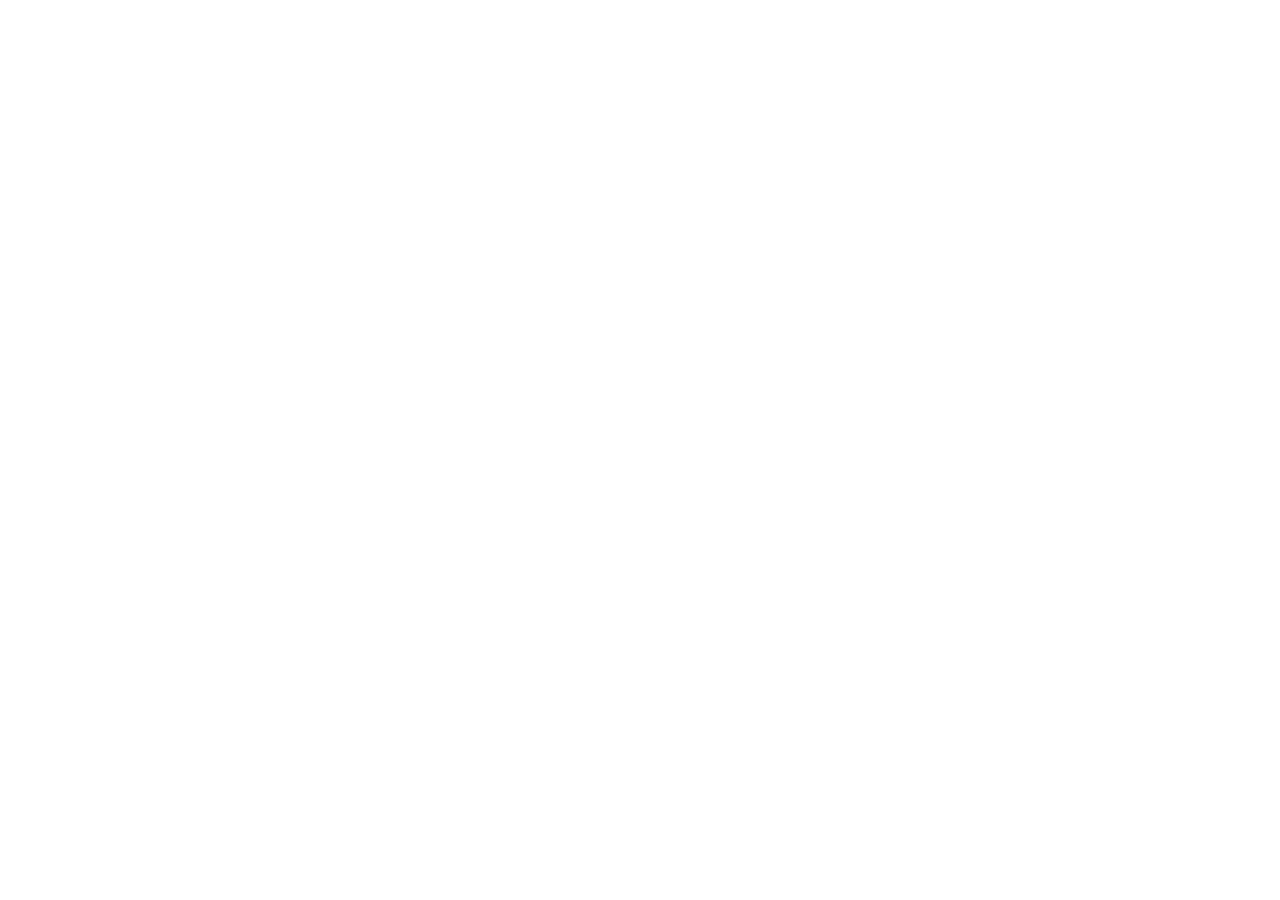
==== index.html @ 2f120217 "removi a piu" ====
<!DOCTYPE html>
<html lang="pt-Br">
<head>
    <meta charset="UTF-8">
    <meta name="viewport" content="width=device-width, initial-scale=1.0">
    <title>Massa Boa</title>
</head>
<body>
    
</body>
</html>
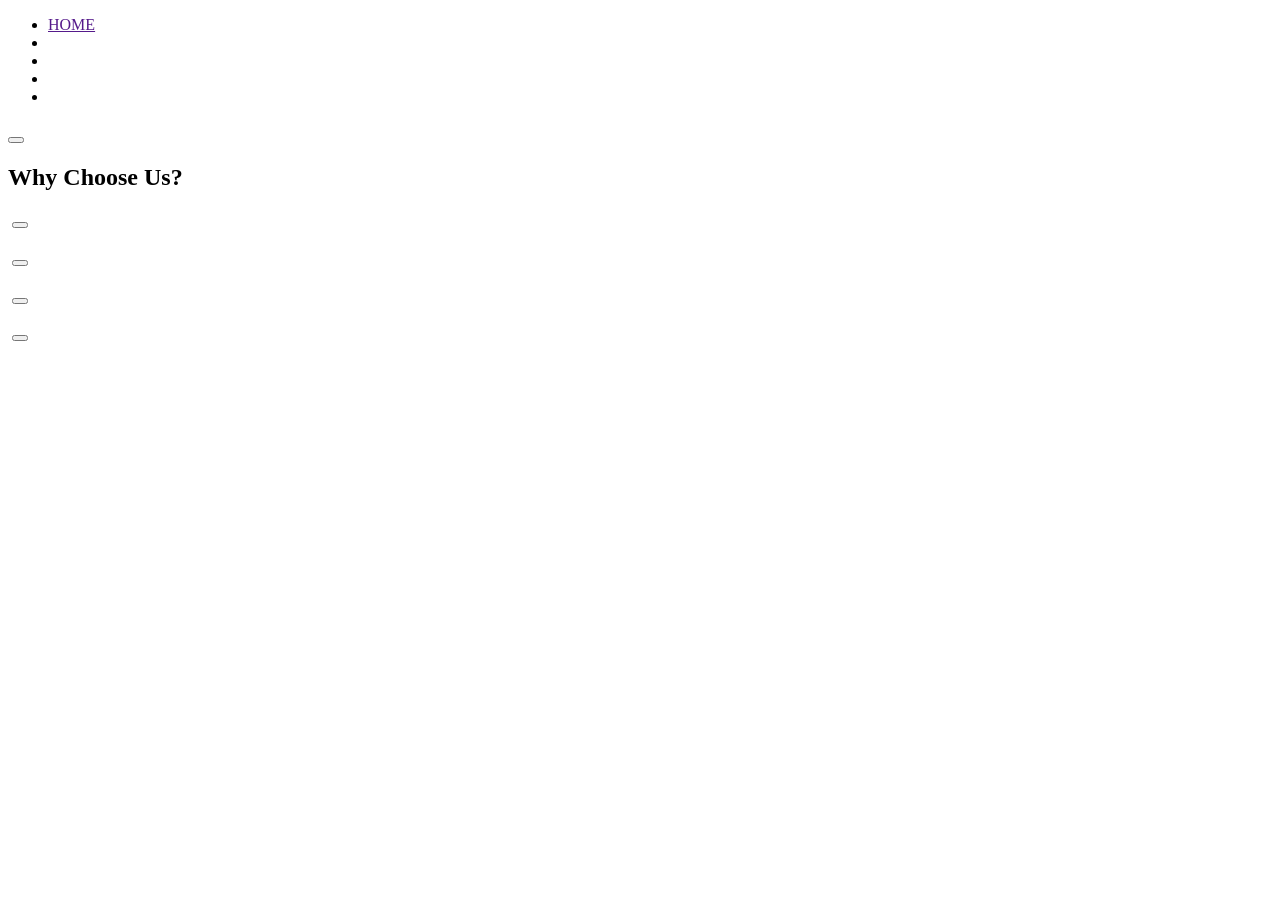
==== commit 2e0afddd: "Estrutura das páginas do site" ====
--- a/index.html
+++ b/index.html
@@ -1,11 +1,131 @@
 <!DOCTYPE html>
 <html lang="pt-Br">
+
 <head>
     <meta charset="UTF-8">
     <meta name="viewport" content="width=device-width, initial-scale=1.0">
     <title>Massa Boa</title>
 </head>
+
 <body>
-    
+    <header>
+        <div id="logoBox">
+            <a href="" id="logo"></a>
+        </div>
+        <ul>
+            <li>
+                <a href="">
+                    HOME
+                </a>
+            </li>
+            <li>
+                <a href="">
+
+                </a>
+            </li>
+            <li>
+                <a href="">
+
+                </a>
+            </li>
+            <li>
+                <a href="">
+
+                </a>
+            </li>
+            <li>
+                <a href="">
+
+                </a>
+            </li>
+        </ul>
+    </header>
+
+    <section id="IntroBox">
+        <div id="IntroContainer">
+            <p>
+
+            </p>
+            <h1>
+
+            </h1>
+            <p>
+
+            </p>
+            <button>
+
+            </button>
+        </div>
+    </section>
+
+    <section id="PersonaArea">
+        <h1>
+            Why Choose Us?
+        </h1>
+        <p>
+            
+        </p>
+
+        <div>
+            <h1>
+
+            </h1>
+            <img src="" alt="">
+            <button>
+
+            </button>
+        </div>
+        <div>
+            <h1>
+
+            </h1>
+            <img src="" alt="">
+            <button>
+
+            </button>
+        </div>
+        <div>
+            <h1>
+
+            </h1>
+            <img src="" alt="">
+            <button>
+
+            </button>
+        </div>
+    </section>
+
+    <section id="TodayFood">
+        <div>
+            <h1>
+
+            </h1>
+
+            <p>
+
+            </p>
+
+            <img src="" alt="">
+            <button>
+
+            </button>
+        </div>
+    </section>
+
+    <section id="LocalArea">
+        <div id="InfoChefs">
+            <h1>
+
+            </h1>
+
+            <p>
+
+            </p>
+
+            <img src="" alt="">
+        </div>
+
+        <a href="" class="ProductsArea"></a>
+    </section>
 </body>
 </html>
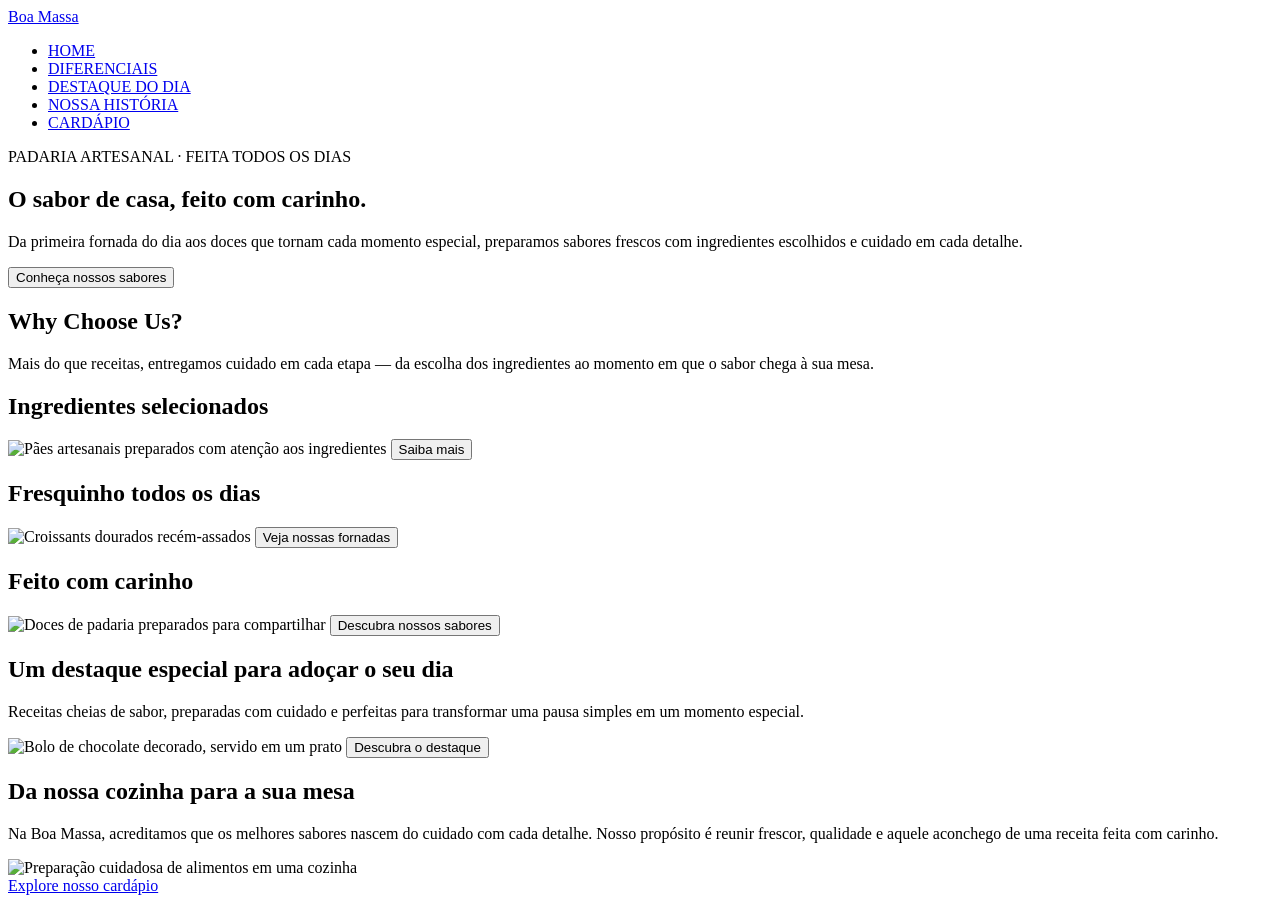
==== commit 39e39886: "Feito o htmk da página inicial do site, pós login." ====
--- a/index.html
+++ b/index.html
@@ -1,41 +1,42 @@
+
 <!DOCTYPE html>
 <html lang="pt-Br">
 
 <head>
     <meta charset="UTF-8">
     <meta name="viewport" content="width=device-width, initial-scale=1.0">
-    <title>Massa Boa</title>
+    <title>Boa Massa</title>
 </head>
 
 <body>
     <header>
         <div id="logoBox">
-            <a href="" id="logo"></a>
+            <a href="#IntroBox" id="logo">Boa Massa</a>
         </div>
         <ul>
             <li>
-                <a href="">
+                <a href="#IntroBox">
                     HOME
                 </a>
             </li>
             <li>
-                <a href="">
-
+                <a href="#PersonaArea">
+                    DIFERENCIAIS
                 </a>
             </li>
             <li>
-                <a href="">
-
+                <a href="#TodayFood">
+                    DESTAQUE DO DIA
                 </a>
             </li>
             <li>
-                <a href="">
-
+                <a href="#LocalArea">
+                    NOSSA HISTÓRIA
                 </a>
             </li>
             <li>
-                <a href="">
-
+                <a href="#TodayFood">
+                    CARDÁPIO
                 </a>
             </li>
         </ul>
@@ -44,16 +45,16 @@
     <section id="IntroBox">
         <div id="IntroContainer">
             <p>
-
+                PADARIA ARTESANAL · FEITA TODOS OS DIAS
             </p>
             <h1>
-
+                O sabor de casa, feito com carinho.
             </h1>
             <p>
-
+                Da primeira fornada do dia aos doces que tornam cada momento especial, preparamos sabores frescos com ingredientes escolhidos e cuidado em cada detalhe.
             </p>
             <button>
-
+                Conheça nossos sabores
             </button>
         </div>
     </section>
@@ -63,34 +64,34 @@
             Why Choose Us?
         </h1>
         <p>
-            
+            Mais do que receitas, entregamos cuidado em cada etapa — da escolha dos ingredientes ao momento em que o sabor chega à sua mesa.
         </p>
 
         <div>
             <h1>
-
+                Ingredientes selecionados
             </h1>
-            <img src="" alt="">
+            <img src="" alt="Pães artesanais preparados com atenção aos ingredientes">
             <button>
-
+                Saiba mais
             </button>
         </div>
         <div>
             <h1>
-
+                Fresquinho todos os dias
             </h1>
-            <img src="" alt="">
+            <img src="" alt="Croissants dourados recém-assados">
             <button>
-
+                Veja nossas fornadas
             </button>
         </div>
         <div>
             <h1>
-
+                Feito com carinho
             </h1>
-            <img src="" alt="">
+            <img src="" alt="Doces de padaria preparados para compartilhar">
             <button>
-
+                Descubra nossos sabores
             </button>
         </div>
     </section>
@@ -98,16 +99,16 @@
     <section id="TodayFood">
         <div>
             <h1>
-
+                Um destaque especial para adoçar o seu dia
             </h1>
 
             <p>
-
+                Receitas cheias de sabor, preparadas com cuidado e perfeitas para transformar uma pausa simples em um momento especial.
             </p>
 
-            <img src="" alt="">
+            <img src="" alt="Bolo de chocolate decorado, servido em um prato">
             <button>
-
+                Descubra o destaque
             </button>
         </div>
     </section>
@@ -115,17 +116,17 @@
     <section id="LocalArea">
         <div id="InfoChefs">
             <h1>
-
+                Da nossa cozinha para a sua mesa
             </h1>
 
             <p>
-
+                Na Boa Massa, acreditamos que os melhores sabores nascem do cuidado com cada detalhe. Nosso propósito é reunir frescor, qualidade e aquele aconchego de uma receita feita com carinho.
             </p>
 
-            <img src="" alt="">
+            <img src="" alt="Preparação cuidadosa de alimentos em uma cozinha">
         </div>
 
-        <a href="" class="ProductsArea"></a>
+        <a href="#TodayFood" class="ProductsArea">Explore nosso cardápio</a>
     </section>
 </body>
-</html>+</html>
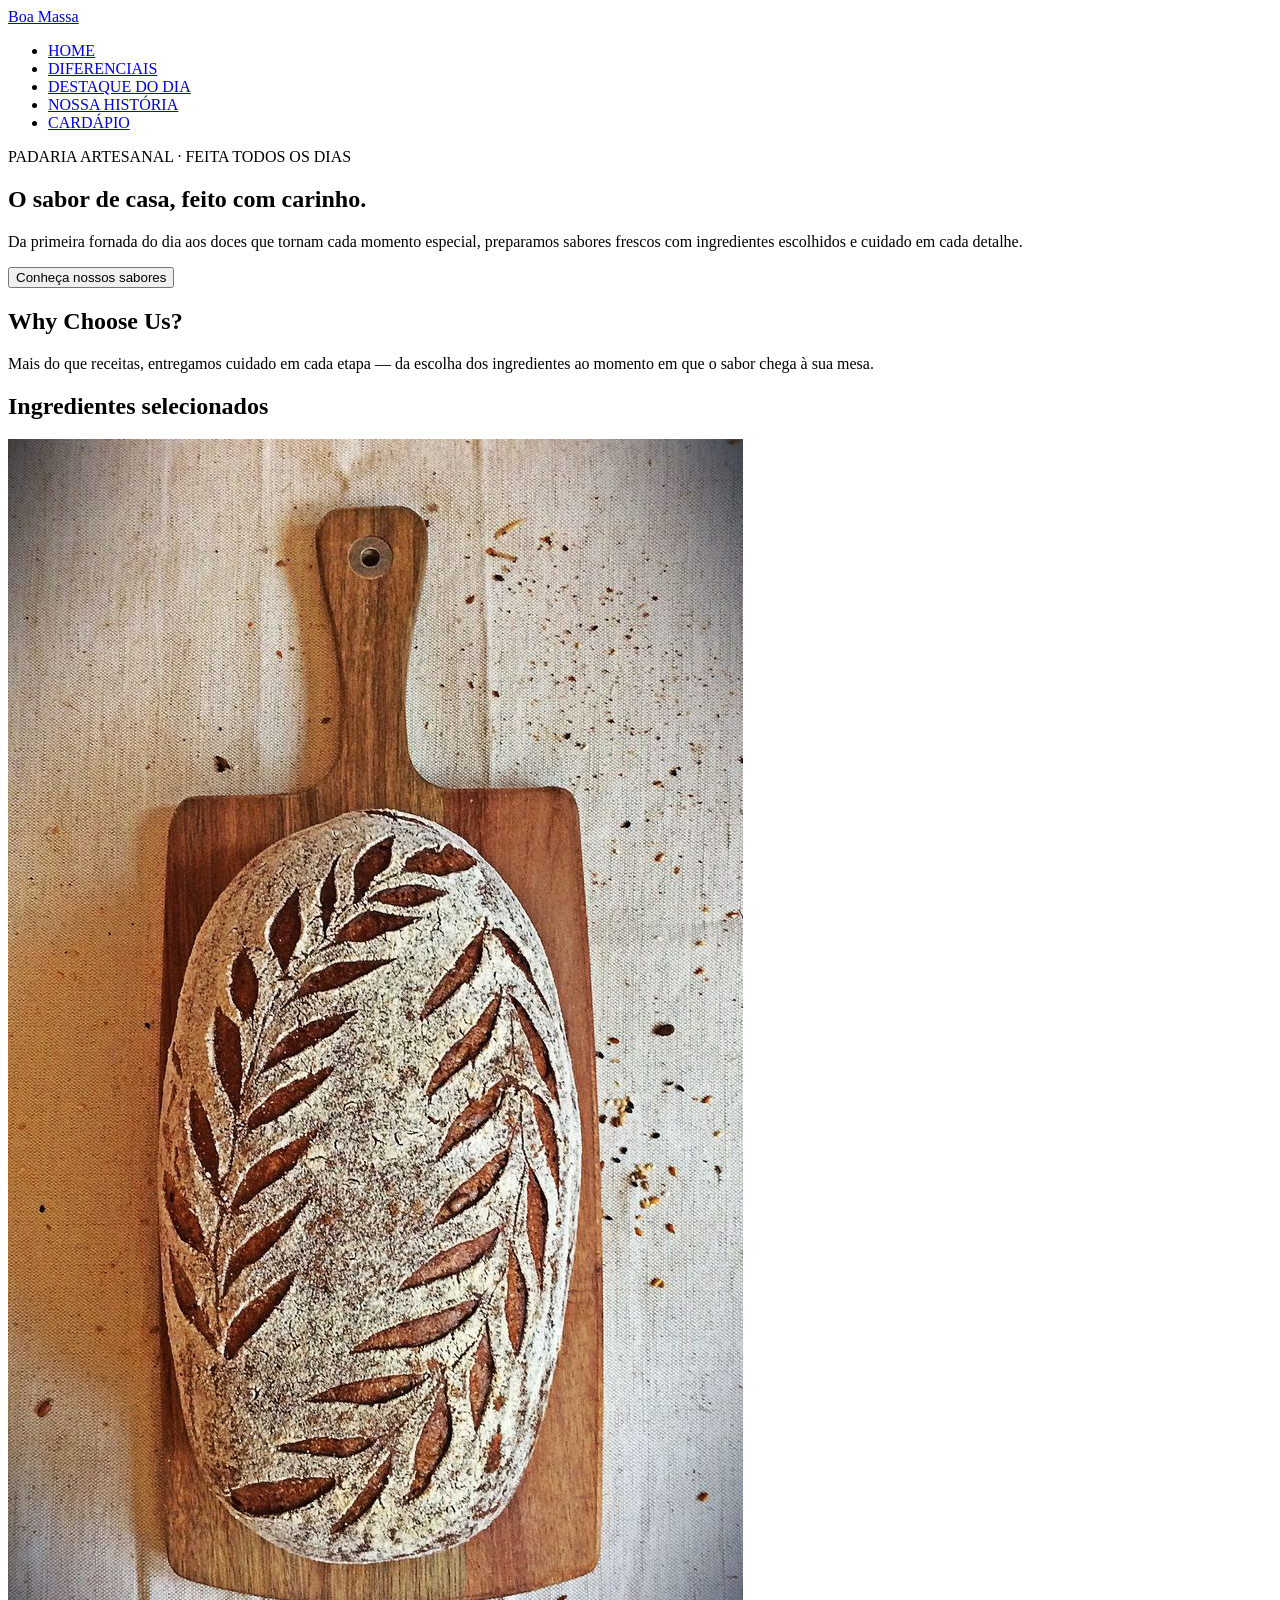
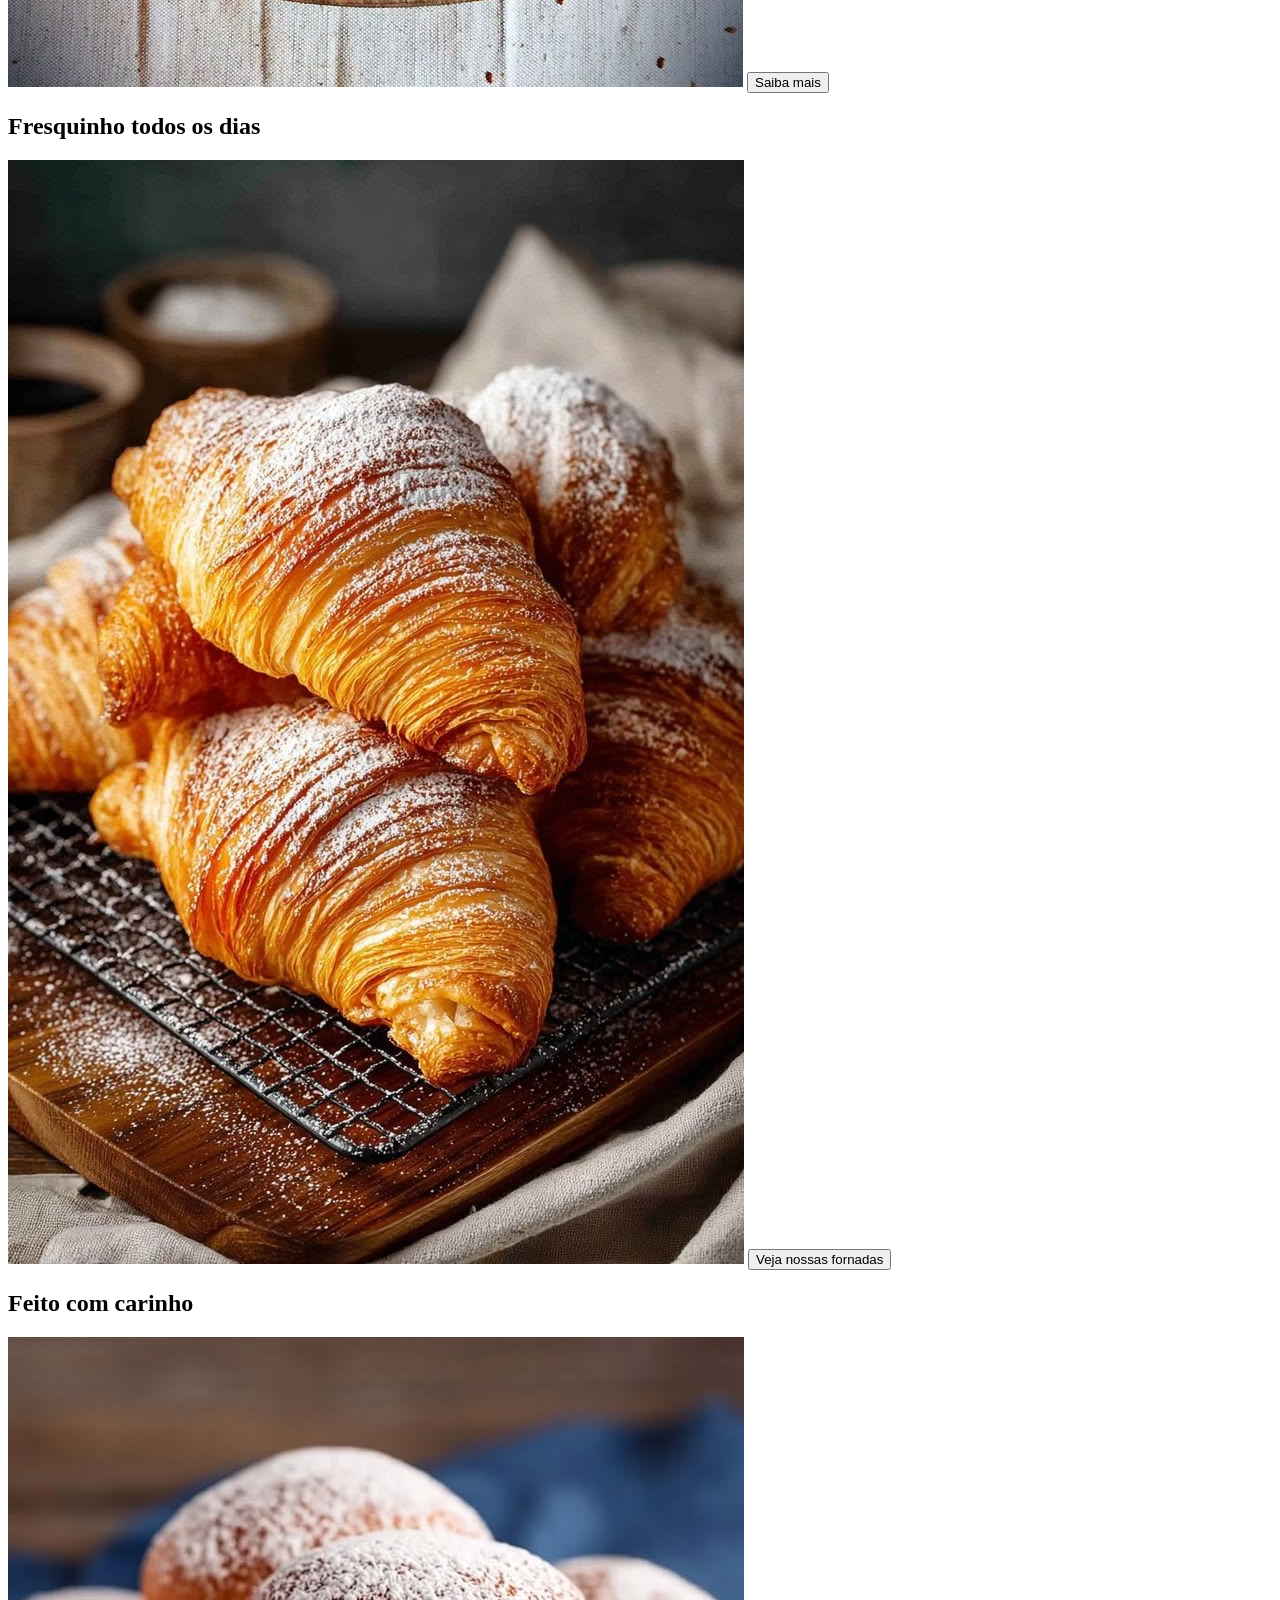
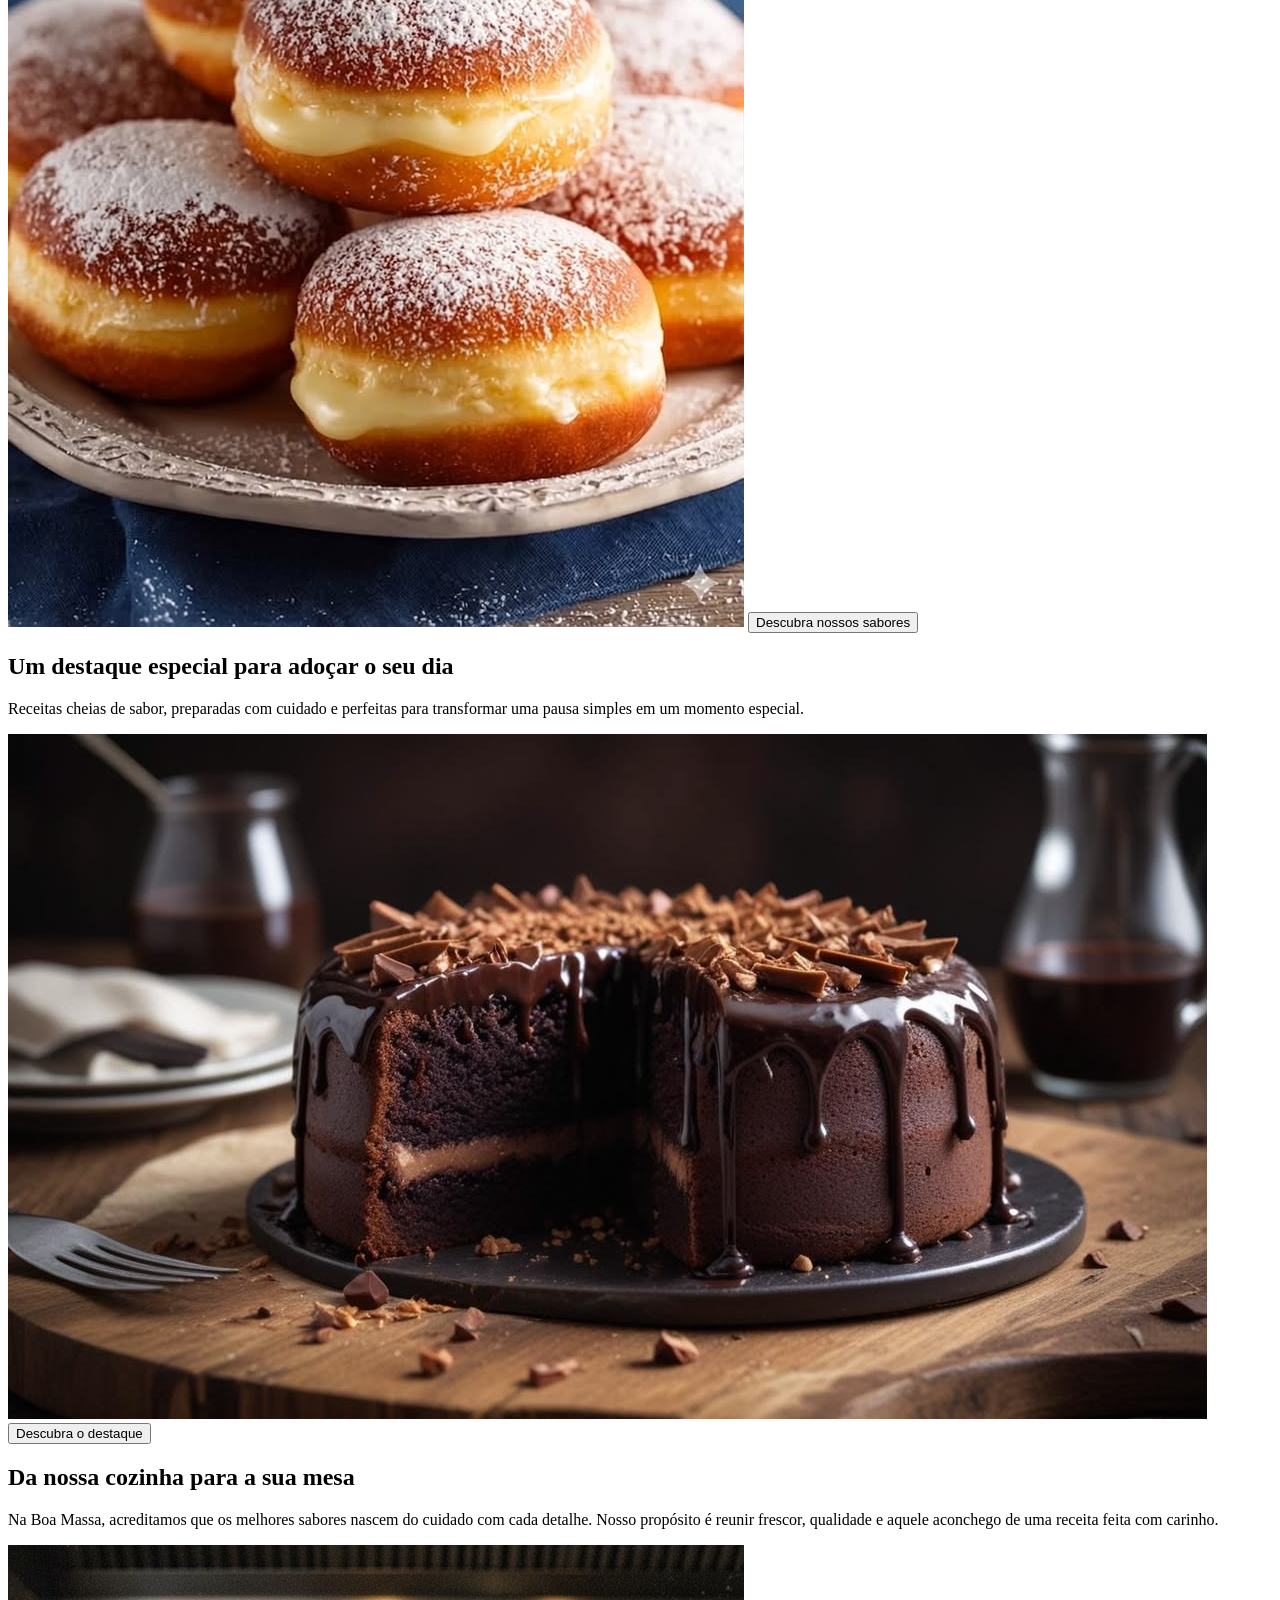
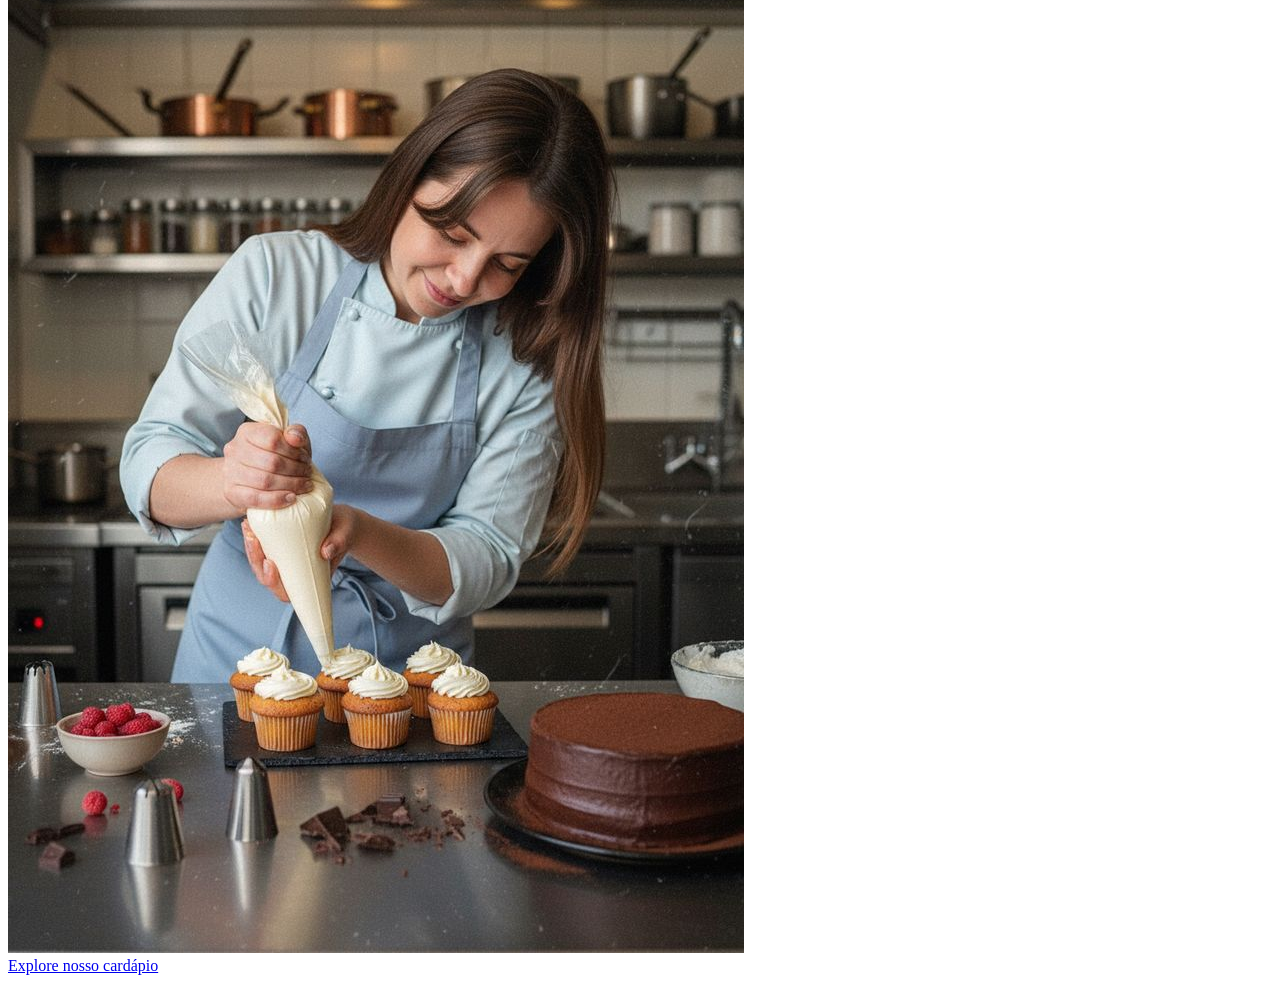
==== commit 5a940101: "Adicionado Style.css e imagens no documento" ====
--- a/index.html
+++ b/index.html
@@ -6,6 +6,7 @@
     <meta charset="UTF-8">
     <meta name="viewport" content="width=device-width, initial-scale=1.0">
     <title>Boa Massa</title>
+    <link rel="stylesheet" href="style.css">
 </head>
 
 <body>
@@ -71,7 +72,7 @@
             <h1>
                 Ingredientes selecionados
             </h1>
-            <img src="" alt="Pães artesanais preparados com atenção aos ingredientes">
+            <img src="images/pão1.jpg" alt="Pães artesanais preparados com atenção aos ingredientes">
             <button>
                 Saiba mais
             </button>
@@ -80,7 +81,7 @@
             <h1>
                 Fresquinho todos os dias
             </h1>
-            <img src="" alt="Croissants dourados recém-assados">
+            <img src="images/croassaint1.jpg" alt="Croissants dourados recém-assados">
             <button>
                 Veja nossas fornadas
             </button>
@@ -89,7 +90,7 @@
             <h1>
                 Feito com carinho
             </h1>
-            <img src="" alt="Doces de padaria preparados para compartilhar">
+            <img src="images/sonho1.jpg" alt="Doces de padaria preparados para compartilhar">
             <button>
                 Descubra nossos sabores
             </button>
@@ -106,7 +107,7 @@
                 Receitas cheias de sabor, preparadas com cuidado e perfeitas para transformar uma pausa simples em um momento especial.
             </p>
 
-            <img src="" alt="Bolo de chocolate decorado, servido em um prato">
+            <img src="images/bolo1.jpg" alt="Bolo de chocolate decorado, servido em um prato">
             <button>
                 Descubra o destaque
             </button>
@@ -123,10 +124,10 @@
                 Na Boa Massa, acreditamos que os melhores sabores nascem do cuidado com cada detalhe. Nosso propósito é reunir frescor, qualidade e aquele aconchego de uma receita feita com carinho.
             </p>
 
-            <img src="" alt="Preparação cuidadosa de alimentos em uma cozinha">
+            <img src="images/moça1.jpg" alt="Preparação cuidadosa de alimentos em uma cozinha">
         </div>
 
         <a href="#TodayFood" class="ProductsArea">Explore nosso cardápio</a>
     </section>
 </body>
-</html>
+</html>
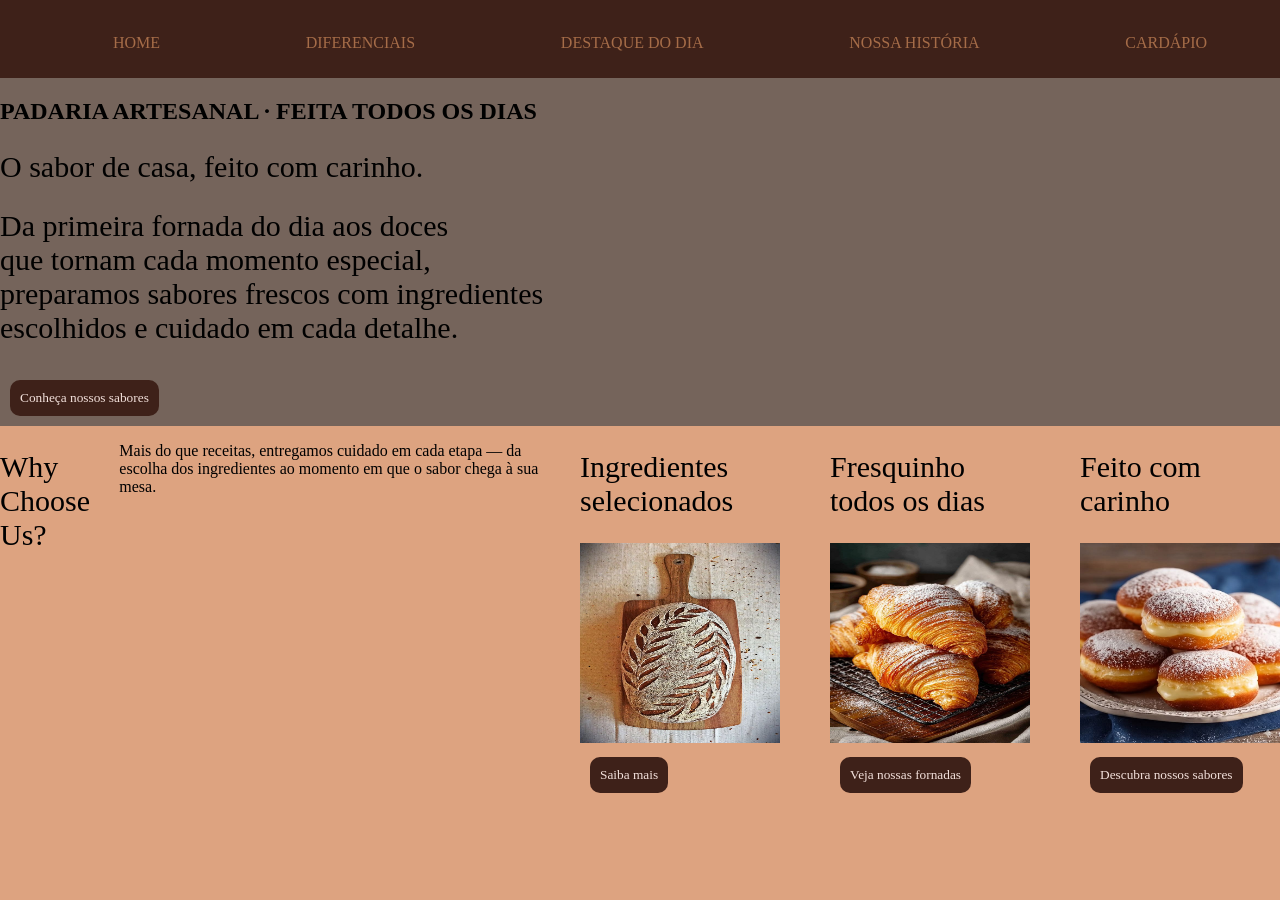
==== commit efe3b45f: "oque vc fez" ====
--- a/index.html
+++ b/index.html
@@ -12,7 +12,9 @@
 <body>
     <header>
         <div id="logoBox">
-            <a href="#IntroBox" id="logo">Boa Massa</a>
+            <a href="#IntroBox" id="logo"> 
+                <img src="" alt="">
+            </a>
         </div>
         <ul>
             <li>
@@ -21,7 +23,7 @@
                 </a>
             </li>
             <li>
-                <a href="#PersonaArea">
+                <a href="LoginPallete.html">
                     DIFERENCIAIS
                 </a>
             </li>
@@ -45,15 +47,15 @@
 
     <section id="IntroBox">
         <div id="IntroContainer">
-            <p>
+            <h2>
                 PADARIA ARTESANAL · FEITA TODOS OS DIAS
-            </p>
+            </h2>
             <h1>
                 O sabor de casa, feito com carinho.
             </h1>
-            <p>
-                Da primeira fornada do dia aos doces que tornam cada momento especial, preparamos sabores frescos com ingredientes escolhidos e cuidado em cada detalhe.
-            </p>
+            <h1>
+                Da primeira fornada do dia aos doces <br> que tornam cada momento especial, <br> preparamos sabores frescos com ingredientes <br> escolhidos e cuidado em cada detalhe.
+            </h1>
             <button>
                 Conheça nossos sabores
             </button>
@@ -78,25 +80,29 @@
             </button>
         </div>
         <div>
-            <h1>
-                Fresquinho todos os dias
-            </h1>
-            <img src="images/croassaint1.jpg" alt="Croissants dourados recém-assados">
-            <button>
-                Veja nossas fornadas
-            </button>
+            <ul>
+                <h1>
+                    Fresquinho todos os dias
+                </h1>
+                <img src="images/croassaint1.jpg" alt="Croissants dourados recém-assados">
+                <button>
+                    Veja nossas fornadas
+                </button>
+            </ul>
         </div>
         <div>
-            <h1>
-                Feito com carinho
-            </h1>
-            <img src="images/sonho1.jpg" alt="Doces de padaria preparados para compartilhar">
-            <button>
-                Descubra nossos sabores
-            </button>
+            <ul>
+                <h1>
+                    Feito com carinho
+                </h1>
+                <img src="images/sonho1.jpg" alt="Doces de padaria preparados para compartilhar">
+                <button>
+                    Descubra nossos sabores
+                </button>
+            </ul>
         </div>
     </section>
-
+<!-- 
     <section id="TodayFood">
         <div>
             <h1>
@@ -128,6 +134,6 @@
         </div>
 
         <a href="#TodayFood" class="ProductsArea">Explore nosso cardápio</a>
-    </section>
+    </section> -->
 </body>
 </html>
--- a/style.css
+++ b/style.css
@@ -0,0 +1,91 @@
+:root {
+    color-scheme: light;
+    --paper: #f8f3ec;
+    --paper-light: #fffdf9;
+    --paper-warm: #efe3d7;
+    --escuro: #2c1b16;
+    --escuro-soft: #59463e;
+    --muted: #75645b;
+    --cacau: #3e2119;
+    --cacau-dark: #28130f;
+    --caramelo: #a56c48;
+    --claromelo: #dda380;
+    --rose: #b9666b;
+    --rose-soft: #f3e1dc;
+    --line: rgba(62, 33, 25, .13);
+    --shadow-soft: 0 22px 60px rgba(57, 30, 21, .09);
+    --serif: "Playfair Display", Georgia, "Times New Roman", serif;
+    --sans: "DM Sans", Arial, sans-serif;
+    --content-width: 1200px;
+    --header-height: 82px;
+}
+
+body{
+    margin: 0;
+    padding: 0;
+
+    background-color: var(--claromelo);
+}
+header {
+    position: static;
+    
+    height: 10%;
+    width: 100%;
+    padding-bottom: 10px;
+    
+    background-color: var(--cacau);
+}
+
+header ul {
+    display: flex;
+    flex-direction: row;
+    justify-content: space-around;
+    list-style: none;
+}
+
+a{
+    color: var(--caramelo);
+    text-decoration: none;
+    transition: .5s;
+}
+
+a:hover{
+    color: var(--claromelo);
+}
+
+h1{
+    font-size: 30px;
+    font-weight: 300;
+}
+
+button{
+    margin: 10px;
+    padding: 10px;
+
+    border-radius: 10px;
+    border: none;
+
+    background-color: var(--cacau);
+    color: var(--rose-soft);
+
+    font-family: var(--serif);
+}
+
+#IntroBox{
+    display: flex;
+    flex-direction: column;
+
+    background-color: var(--muted);
+}
+
+#PersonaArea{
+    display: flex;
+    flex-direction: row;
+    justify-content: space-around;
+    gap: 10px;
+}
+
+#PersonaArea img{
+    height: 200px;
+    width: 200px;
+}
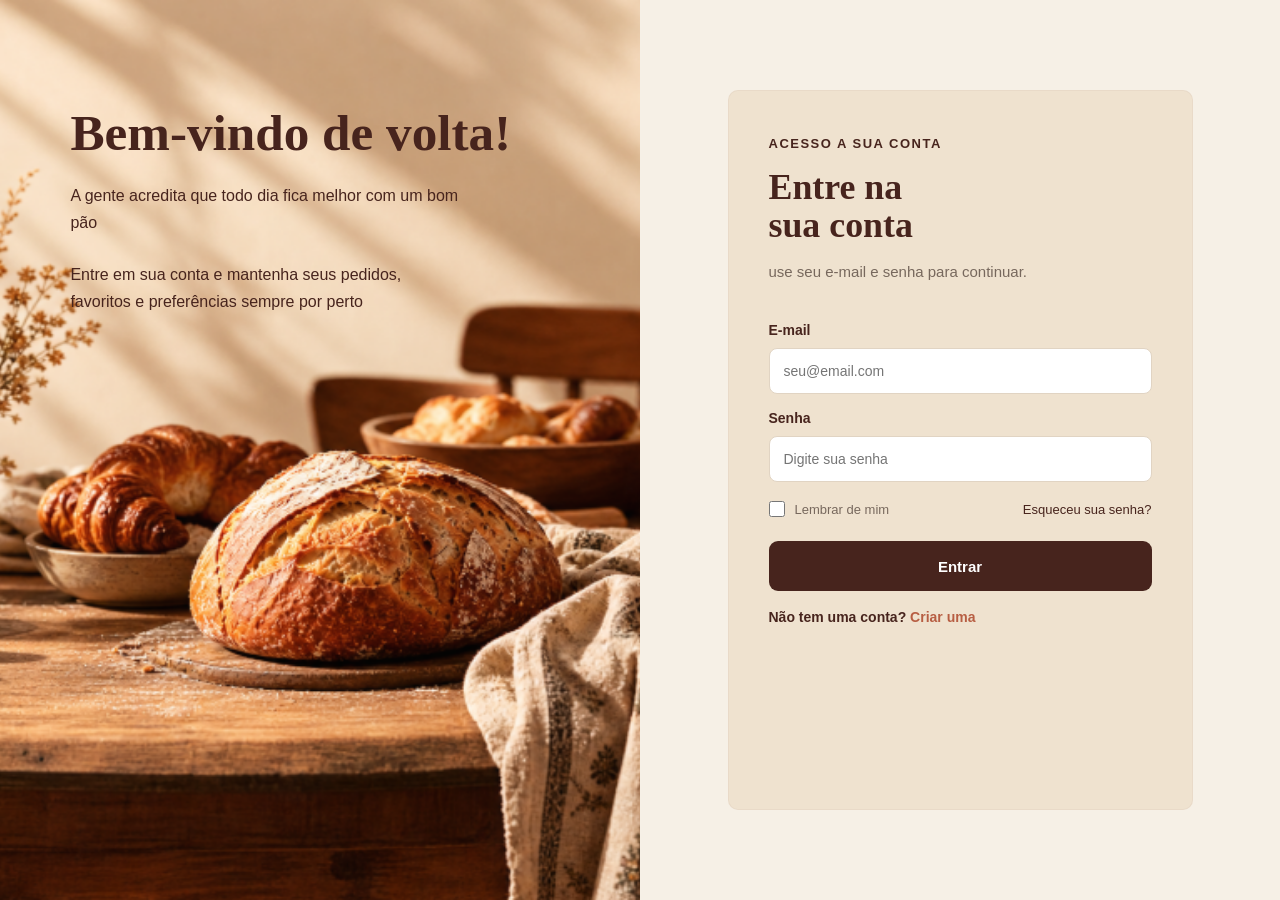
==== commit 38a89a91: "Página principal e login feitos." ====
--- a/index.html
+++ b/index.html
@@ -1,139 +1,101 @@
-
 <!DOCTYPE html>
-<html lang="pt-Br">
+<html lang="pt-BR">
 
 <head>
     <meta charset="UTF-8">
     <meta name="viewport" content="width=device-width, initial-scale=1.0">
-    <title>Boa Massa</title>
     <link rel="stylesheet" href="style.css">
+    <script src="script.js" defer></script>
+    <title>Boa massa</title>
 </head>
 
 <body>
-    <header>
-        <div id="logoBox">
-            <a href="#IntroBox" id="logo"> 
-                <img src="" alt="">
-            </a>
-        </div>
-        <ul>
-            <li>
-                <a href="#IntroBox">
-                    HOME
+    <section id="BemVindo">
+        <h1>
+            Bem-vindo de volta!
+        </h1>
+        <p>
+            A gente acredita que todo dia fica melhor com um bom pão
+        </p>
+        <br>
+        <p>
+            Entre em sua conta e mantenha seus pedidos, favoritos e preferências sempre por perto
+        </p>
+    </section>
+    <section id="loginArea">
+        <div id="Inputlogin">
+            <p>
+                ACESSO A SUA CONTA
+            </p>
+            <h1>
+                Entre na <br> sua conta
+            </h1>
+            <p>
+                use seu e-mail e senha para continuar.
+            </p>
+            <h2>
+                E-mail
+            </h2>
+            <input type="email" name="email" placeholder="seu@email.com">
+            <h2>
+                Senha
+            </h2>
+            <input type="password" name="Senha" placeholder="Digite sua senha">
+
+            <div id="LembreArea">
+                <input type="checkbox" id="LembrarCheck">
+                <p>
+                    Lembrar de mim
+                </p>
+
+                <a href="" id="Esqueceu">
+                    Esqueceu sua senha?
                 </a>
-            </li>
-            <li>
-                <a href="LoginPallete.html">
-                    DIFERENCIAIS
-                </a>
-            </li>
-            <li>
-                <a href="#TodayFood">
-                    DESTAQUE DO DIA
-                </a>
-            </li>
-            <li>
-                <a href="#LocalArea">
-                    NOSSA HISTÓRIA
-                </a>
-            </li>
-            <li>
-                <a href="#TodayFood">
-                    CARDÁPIO
-                </a>
-            </li>
-        </ul>
-    </header>
-
-    <section id="IntroBox">
-        <div id="IntroContainer">
+            </div>
+            <button type="submit" class="Entrar" id="Entrar" onclick="Entrar()" >Entrar</button>
             <h2>
-                PADARIA ARTESANAL · FEITA TODOS OS DIAS
+                Não tem uma conta? <a id="Criar">Criar uma</a>
             </h2>
-            <h1>
-                O sabor de casa, feito com carinho.
-            </h1>
-            <h1>
-                Da primeira fornada do dia aos doces <br> que tornam cada momento especial, <br> preparamos sabores frescos com ingredientes <br> escolhidos e cuidado em cada detalhe.
-            </h1>
-            <button>
-                Conheça nossos sabores
-            </button>
         </div>
     </section>
 
-    <section id="PersonaArea">
-        <h1>
-            Why Choose Us?
-        </h1>
-        <p>
-            Mais do que receitas, entregamos cuidado em cada etapa — da escolha dos ingredientes ao momento em que o sabor chega à sua mesa.
-        </p>
+    <!-- Cadastre-se -->
 
-        <div>
-            <h1>
-                Ingredientes selecionados
+    <section id="CriarConta">
+
+        <div id="InputCadastro">
+            <h1 class="InputTXTCadastro">
+                Comece por aqui
             </h1>
-            <img src="images/pão1.jpg" alt="Pães artesanais preparados com atenção aos ingredientes">
-            <button>
-                Saiba mais
-            </button>
-        </div>
-        <div>
-            <ul>
-                <h1>
-                    Fresquinho todos os dias
-                </h1>
-                <img src="images/croassaint1.jpg" alt="Croissants dourados recém-assados">
-                <button>
-                    Veja nossas fornadas
-                </button>
-            </ul>
-        </div>
-        <div>
-            <ul>
-                <h1>
-                    Feito com carinho
-                </h1>
-                <img src="images/sonho1.jpg" alt="Doces de padaria preparados para compartilhar">
-                <button>
-                    Descubra nossos sabores
-                </button>
-            </ul>
-        </div>
-    </section>
-<!-- 
-    <section id="TodayFood">
-        <div>
-            <h1>
-                Um destaque especial para adoçar o seu dia
+            <h1 class="InputTXTCadastro">
+                Crie sua conta
             </h1>
+            <p>
+                Preencha seus dadis para acompanhar seus pedidos <br> e guardar seus favoritos.
+            </p>
+            <h2>
+                Nome
+            </h2>
+            <input type="text" name="Nome" placeholder="Seu nome">
+            <h2>
+                E-mail
+            </h2>
+            <input type="email" name="email" placeholder="seu@email.com">
+            <h2>
+                Senha
+            </h2>
+            <input type="password" name="SenhaNova" placeholder="Crie uma senha">
+            <h2>
+                Confirmar Senha
+            </h2>
+            <input type="password" name="ConfirmarNovaSenha" placeholder="Repita sua senha">
 
-            <p>
-                Receitas cheias de sabor, preparadas com cuidado e perfeitas para transformar uma pausa simples em um momento especial.
-            </p>
+            <button type="submit" class="Entrar" id="Entrar" onclick="Entrar()" >Entrar</button>
 
-            <img src="images/bolo1.jpg" alt="Bolo de chocolate decorado, servido em um prato">
-            <button>
-                Descubra o destaque
-            </button>
+            <p>Já tem uma conta? <a id="VoltarLogin">Entrar</a></p>
         </div>
     </section>
 
-    <section id="LocalArea">
-        <div id="InfoChefs">
-            <h1>
-                Da nossa cozinha para a sua mesa
-            </h1>
+</body>
 
-            <p>
-                Na Boa Massa, acreditamos que os melhores sabores nascem do cuidado com cada detalhe. Nosso propósito é reunir frescor, qualidade e aquele aconchego de uma receita feita com carinho.
-            </p>
-
-            <img src="images/moça1.jpg" alt="Preparação cuidadosa de alimentos em uma cozinha">
-        </div>
-
-        <a href="#TodayFood" class="ProductsArea">Explore nosso cardápio</a>
-    </section> -->
-</body>
 </html>
--- a/style.css
+++ b/style.css
@@ -1,91 +1,398 @@
 :root {
-    color-scheme: light;
-    --paper: #f8f3ec;
-    --paper-light: #fffdf9;
-    --paper-warm: #efe3d7;
-    --escuro: #2c1b16;
-    --escuro-soft: #59463e;
-    --muted: #75645b;
-    --cacau: #3e2119;
-    --cacau-dark: #28130f;
-    --caramelo: #a56c48;
-    --claromelo: #dda380;
-    --rose: #b9666b;
-    --rose-soft: #f3e1dc;
-    --line: rgba(62, 33, 25, .13);
-    --shadow-soft: 0 22px 60px rgba(57, 30, 21, .09);
-    --serif: "Playfair Display", Georgia, "Times New Roman", serif;
-    --sans: "DM Sans", Arial, sans-serif;
-    --content-width: 1200px;
-    --header-height: 82px;
-}
-
-body{
+    --cor-fundo: #F6F0E6;
+    --cor-fundo-secundario: #EFE2CF;
+    --cor-superficie: #FBF7F0;
+    --cor-cafe: #47241D;
+    --cor-cafe-escuro: #32170F;
+    --cor-terracota: #B75E43;
+    --cor-terracota-claro: #D68B6D;
+    --cor-trigo: #f8f1e6;
+    --cor-texto: #39251E;
+    --cor-texto-secundario: #77685D;
+    --cor-borda: #E1D4C3;
+    --cor-branco: #FFFFFF;
+    --cor-sucesso: #73765A;
+    --cor-erro: #A33C2F;
+}
+
+* {
     margin: 0;
     padding: 0;
-
-    background-color: var(--claromelo);
-}
-header {
-    position: static;
-    
-    height: 10%;
-    width: 100%;
-    padding-bottom: 10px;
-    
-    background-color: var(--cacau);
-}
-
-header ul {
-    display: flex;
-    flex-direction: row;
-    justify-content: space-around;
-    list-style: none;
-}
-
-a{
-    color: var(--caramelo);
+    box-sizing: border-box;
+}
+
+body {
+    display: flex;
+    width: 100%;
+    min-height: 100vh;
+    background-color: var(--cor-fundo);
+    font-family: Arial, sans-serif;
+    overflow-x: hidden;
+}
+
+#BemVindo {
+    flex: 0 0 50%;
+    width: 50%;
+    min-height: 100vh;
+    padding: 12vh 5.5%;
+
+    background-image: url("imagens/PãoLogin.png");
+    background-repeat: no-repeat;
+    background-position: center;
+    background-size: cover;
+
+    display: flex;
+    flex-direction: column;
+    align-items: flex-start;
+}
+
+#BemVindo h1 {
+    max-width: 480px;
+    margin-bottom: 24px;
+
+    font-family: Georgia, serif;
+    font-size: clamp(40px, 4vw, 72px);
+    font-weight: bold;
+    line-height: 0.98;
+
+    color: var(--cor-cafe);
+}
+
+#BemVindo p {
+    max-width: 390px;
+    margin-bottom: 24px;
+
+    font-family: Arial, sans-serif;
+    font-size: 16px;
+    line-height: 1.7;
+
+    color: var(--cor-cafe);
+}
+
+#BemVindo br {
+    display: none;
+}
+
+#loginArea {
+    flex: 0 0 50%;
+    width: 50%;
+    min-height: 100vh;
+    padding: 40px 4%;
+
+    display: flex;
+    align-items: center;
+    justify-content: center;
+
+    background-color: var(--cor-fundo);
+}
+
+#Inputlogin {
+    width: 100%;
+    max-width: 465px;
+    min-height: 80vh;
+    padding: 45px 40px;
+
+    display: flex;
+    flex-direction: column;
+
+    background-color: var(--cor-fundo-secundario);
+    border: 1px solid rgba(71, 36, 29, 0.04);
+    border-radius: 10px;
+}
+
+#Inputlogin p:first-child {
+    margin-bottom: 18px;
+
+    font-family: Arial, sans-serif;
+    font-size: 13px;
+    font-weight: 600;
+    letter-spacing: 1.5px;
+
+    color: var(--cor-cafe);
+}
+
+#Inputlogin h1 {
+    margin-bottom: 16px;
+
+    font-family: Georgia, serif;
+    font-size: clamp(32px, 2.8vw, 48px);
+    font-weight: bold;
+    line-height: 1.05;
+
+    color: var(--cor-cafe);
+}
+
+#Inputlogin h1+p {
+    margin-bottom: 22px;
+
+    font-family: Arial, sans-serif;
+    font-size: 15px;
+    line-height: 1.6;
+
+    color: var(--cor-texto-secundario);
+}
+
+#Inputlogin h2 {
+    margin-top: 16px;
+    margin-bottom: 10px;
+
+    font-family: Arial, sans-serif;
+    font-size: 14px;
+    font-weight: 600;
+
+    color: var(--cor-cafe);
+}
+
+#Inputlogin input[type="email"],
+#Inputlogin input[type="password"] {
+    width: 100%;
+    min-height: 46px;
+    margin: 0;
+    padding: 12px 14px;
+
+    font-family: Arial, sans-serif;
+    font-size: 14px;
+
+    color: var(--cor-texto);
+    background-color: var(--cor-branco);
+
+    border: 1px solid var(--cor-borda);
+    border-radius: 8px;
+    outline: none;
+}
+
+#Inputlogin input[type="email"]:focus,
+#Inputlogin input[type="password"]:focus {
+    border-color: var(--cor-terracota);
+    box-shadow: 0 0 0 3px rgba(183, 94, 67, 0.12);
+}
+
+#LembreArea {
+    width: 100%;
+    margin-top: 19px;
+
+    display: flex;
+    align-items: center;
+    gap: 10px;
+}
+
+#LembrarCheck {
+    width: 16px;
+    height: 16px;
+    margin: 0;
+
+    accent-color: var(--cor-cafe);
+    flex-shrink: 0;
+}
+
+#LembreArea p {
+    margin: 0;
+
+    font-family: Arial, sans-serif;
+    font-size: 13px;
+
+    color: var(--cor-texto-secundario);
+}
+
+#Esqueceu {
+    margin-left: auto;
+
+    font-family: Arial, sans-serif;
+    font-size: 13px;
+    white-space: nowrap;
+
+    color: var(--cor-cafe);
     text-decoration: none;
-    transition: .5s;
-}
-
-a:hover{
-    color: var(--claromelo);
-}
-
-h1{
-    font-size: 30px;
-    font-weight: 300;
-}
-
-button{
-    margin: 10px;
-    padding: 10px;
-
+}
+
+#Esqueceu:hover {
+    color: var(--cor-terracota);
+    transition: 0.3s;
+}
+
+.Entrar {
+    width: 100%;
+    min-height: 50px;
+    margin-top: 24px;
+    padding: 14px;
+
+    font-family: Arial, sans-serif;
+    font-size: 15px;
+    font-weight: 600;
+
+    color: var(--cor-branco);
+    background-color: var(--cor-cafe);
+
+    border: none;
+    border-radius: 9px;
+    cursor: pointer;
+
+    transition: background-color 0.3s;
+}
+
+.Entrar:hover {
+    background-color: var(--cor-cafe-escuro);
+}
+
+.Entrar+h2 {
+    margin-top: 22px;
+
+    font-family: Arial, sans-serif;
+    font-size: 14px;
+    font-weight: 400;
+    line-height: 1.5;
+
+    color: var(--cor-texto);
+}
+
+#Criar {
+    color: var(--cor-terracota);
+    font-weight: 600;
+    cursor: pointer;
+    transition: color 0.3s;
+}
+
+#Criar:hover {
+    color: var(--cor-sucesso);
+}
+
+#VoltarLogin {
+    color: var(--cor-terracota);
+    font-weight: 600;
+    cursor: pointer;
+    transition: color 0.3s;
+}
+
+#VoltarLogin:hover {
+    color: var(--cor-sucesso);
+}
+
+/* Mudar tela */
+
+#CriarConta {
+    display: none;
+    flex: 0 0 50%;
+    width: 50%;
+    min-height: 100vh;
+    padding: 40px 4%;
+
+    align-items: center;
+    justify-content: center;
+
+    background-color: var(--cor-fundo);
+}
+
+.InputTXTCadastro {
+    margin-bottom: 16px;
+
+    font-family: Georgia, serif;
+    font-size: 32px;
+    font-weight: bold;
+    line-height: 1.05;
+
+    color: var(--cor-cafe);
+}
+
+#CriarConta.ativa {
+    display: flex;
+}
+
+#loginArea.escondido {
+    display: none;
+}
+
+#InputCadastro {
+    width: 100%;
+    max-width: 465px;
+    min-height: 80vh;
+    padding: 40px;
+
+    display: flex;
+    flex-direction: column;
+    justify-content: center;
+
+    background-color: var(--cor-fundo-secundario);
+    border: 1px solid var(--cor-borda);
     border-radius: 10px;
+}
+
+#InputCadastro>h2 {
+    margin-top: 16px;
+    margin-bottom: 10px;
+
+    font-family: Arial, sans-serif;
+    font-size: 14px;
+    font-weight: 600;
+
+    color: var(--cor-cafe);
+}
+
+#InputCadastro p {
+    margin-bottom: 22px;
+
+    font-family: Arial, sans-serif;
+    font-size: 15px;
+    line-height: 1.6;
+
+    color: var(--cor-texto-secundario);
+}
+
+#InputCadastro input[type="text"],
+#InputCadastro input[type="email"],
+#InputCadastro input[type="password"] {
+    width: 100%;
+    min-height: 44px;
+    margin: 0;
+    padding: 12px 14px;
+
+    font-family: Arial, sans-serif;
+    font-size: 14px;
+
+    color: var(--cor-texto);
+    background-color: var(--cor-superficie);
+
+    border: 1px solid var(--cor-borda);
+    border-radius: 8px;
+    outline: none;
+}
+
+#InputCadastro input[type="text"]:focus,
+#InputCadastro input[type="email"]:focus,
+#InputCadastro input[type="password"]:focus {
+    border-color: var(--cor-terracota);
+    box-shadow: 0 0 0 3px rgba(183, 94, 67, 0.12);
+}
+
+#InputCadastro .Entrar {
+    width: 100%;
+    min-height: 50px;
+    margin-top: 22px;
+    padding: 14px;
+
+    font-family: Arial, sans-serif;
+    font-size: 15px;
+    font-weight: 600;
+
+    color: var(--cor-branco);
+    background-color: var(--cor-cafe);
+
     border: none;
-
-    background-color: var(--cacau);
-    color: var(--rose-soft);
-
-    font-family: var(--serif);
-}
-
-#IntroBox{
-    display: flex;
-    flex-direction: column;
-
-    background-color: var(--muted);
-}
-
-#PersonaArea{
-    display: flex;
-    flex-direction: row;
-    justify-content: space-around;
-    gap: 10px;
-}
-
-#PersonaArea img{
-    height: 200px;
-    width: 200px;
-}
+    border-radius: 9px;
+    cursor: pointer;
+
+    transition: background-color 0.3s;
+}
+
+#InputCadastro .Entrar:hover {
+    background-color: var(--cor-cafe-escuro);
+}
+
+#InputCadastro>p:last-child {
+    margin-top: 18px;
+
+    font-family: Arial, sans-serif;
+    font-size: 14px;
+    line-height: 1.5;
+
+    color: var(--cor-texto-secundario);
+}
